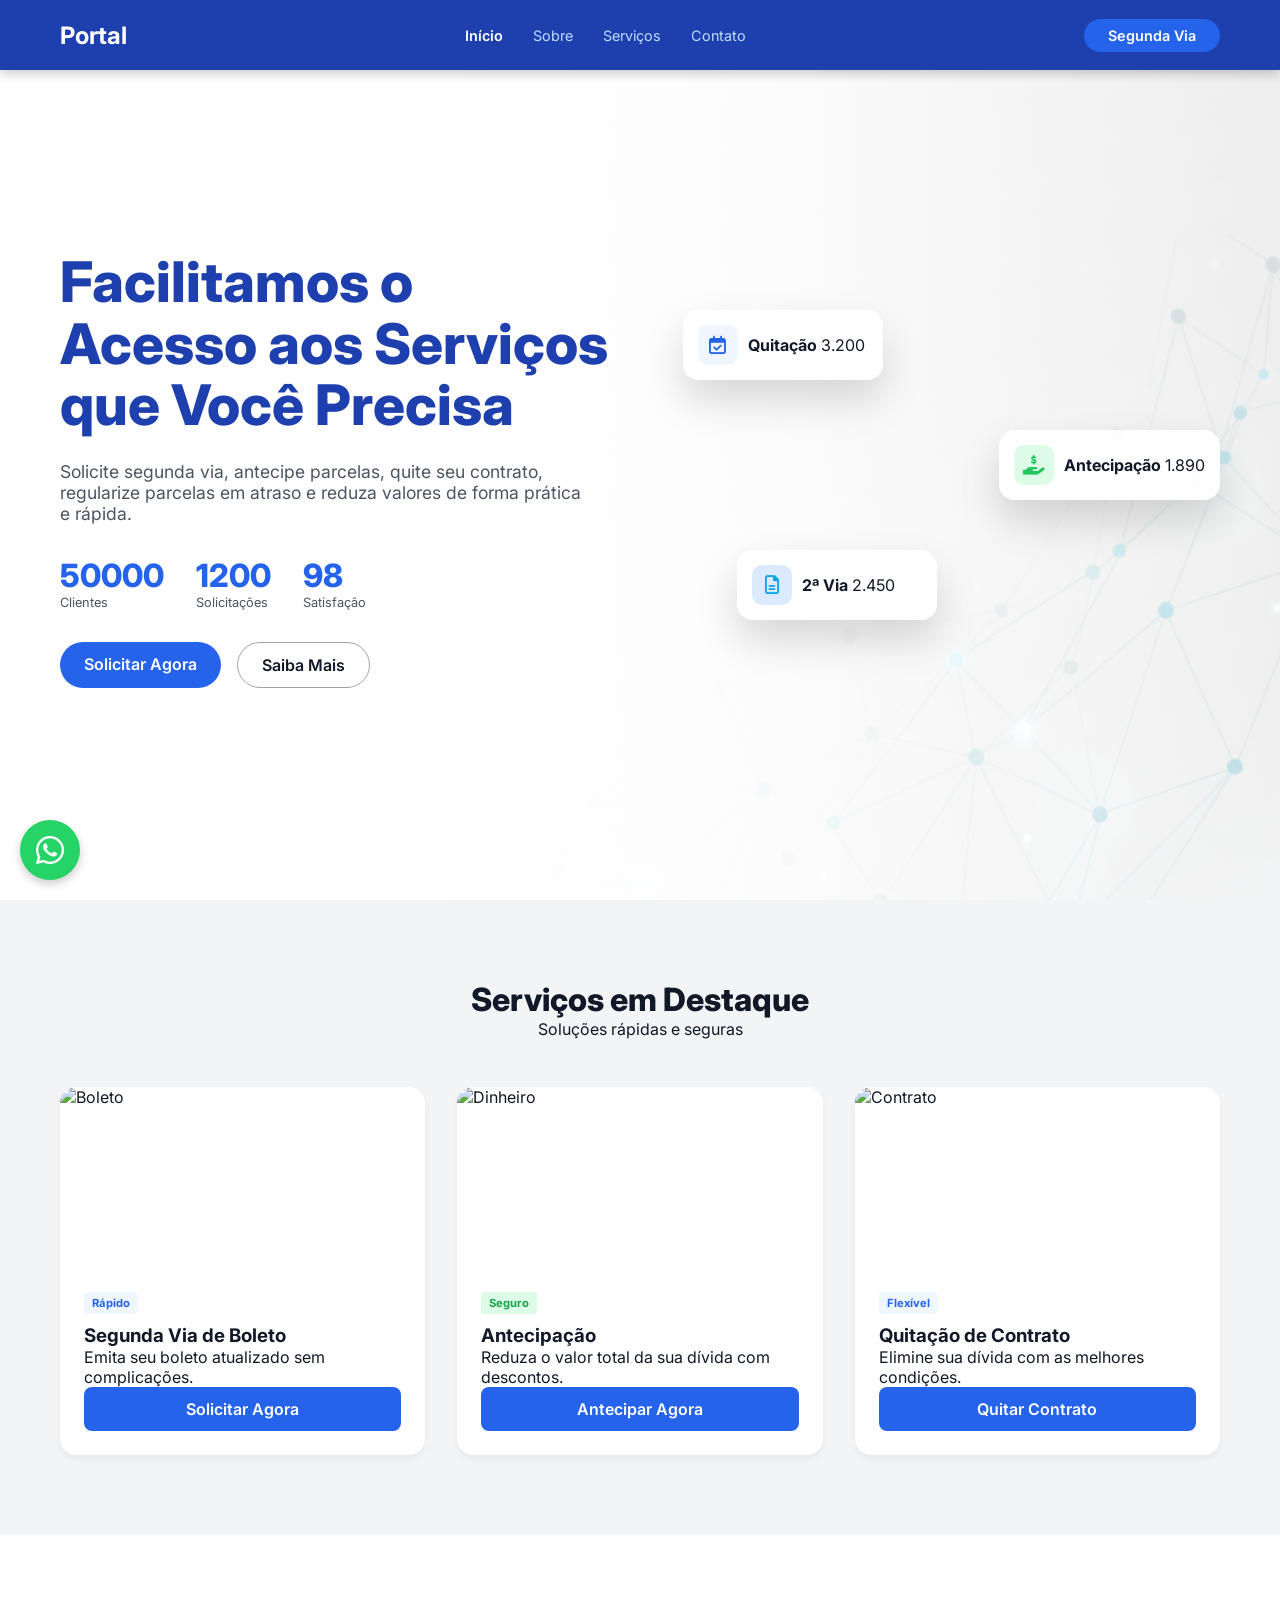
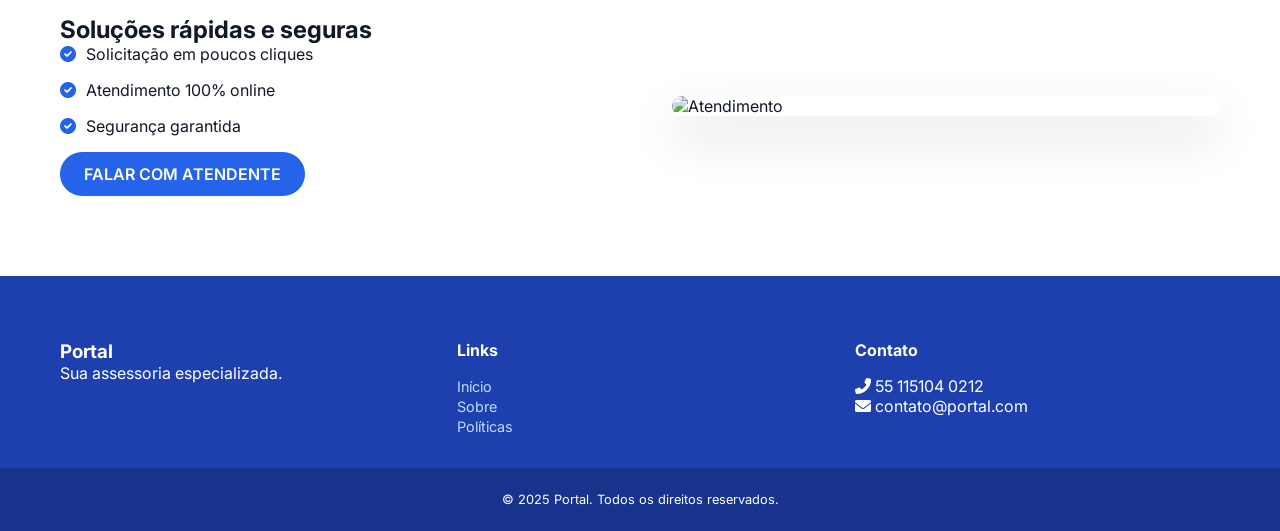
==== index.html @ 398c2d1a "Update index.html" ====
<!DOCTYPE html>
<html lang="pt-BR">
<head>
    <meta charset="UTF-8">
    <meta name="viewport" content="width=device-width, initial-scale=1.0">
    <title>Portal de Atendimento - Início</title>
    
    <link rel="preconnect" href="https://fonts.googleapis.com">
    <link rel="preconnect" href="https://fonts.gstatic.com" crossorigin>
    <link href="https://fonts.googleapis.com/css2?family=Inter:wght@300;400;600;700;800&display=swap" rel="stylesheet">
    <link href="https://cdnjs.cloudflare.com/ajax/libs/font-awesome/6.0.0/css/all.min.css" rel="stylesheet">
    
    <link rel="stylesheet" href="style.css">
</head>
<body>

    <nav class="navbar">
        <div class="container nav-container">
            <div class="logo">Portal</div>
            
            <div class="mobile-menu-icon">
                <i class="fas fa-bars"></i>
            </div>

            <ul class="nav-links">
                <li><a href="index.html" class="active">Início</a></li>
                <li><a href="sobre.html">Sobre</a></li>
                <li><a href="#servicos">Serviços</a></li>
                <li><a href="#contato">Contato</a></li>
                <li class="mobile-only-btn">
                    <a href="https://wa.me/551151040212" class="btn-nav-mobile">Segunda Via</a>
                </li>
            </ul>

            <a href="https://wa.me/5511988467934" class="btn-nav desktop-only">Segunda Via</a>
        </div>
    </nav>

    <header class="hero-section">
        <div class="container hero-grid">
            <div class="hero-text">
                <h1>Facilitamos o <br> Acesso aos Serviços <br> que Você Precisa</h1>
                <p>Solicite segunda via, antecipe parcelas, quite seu contrato, regularize parcelas em atraso e reduza valores de forma prática e rápida.</p>
                
                <div class="stats-row">
                    <div class="stat-item">
                        <span class="stat-number" data-target="50000">0</span>
                        <span class="stat-desc">Clientes</span>
                    </div>
                    <div class="stat-item">
                        <span class="stat-number" data-target="1200">0</span>
                        <span class="stat-desc">Solicitações</span>
                    </div>
                    <div class="stat-item">
                        <span class="stat-number" data-target="98" data-suffix="%">0</span>
                        <span class="stat-desc">Satisfação</span>
                    </div>
                </div>

                <div class="hero-buttons">
                    <a href="https://wa.me/5511988467934" class="btn-primary">Solicitar Agora</a>
                    <a href="sobre.html" class="btn-outline">Saiba Mais</a>
                </div>
            </div>

            <div class="hero-visual desktop-only">
                <div class="glass-card card-quitacao">
                    <div class="icon-box icon-blue-light"><i class="far fa-calendar-check"></i></div>
                    <div class="card-info">
                        <strong>Quitação</strong>
                        <span>3.200</span>
                    </div>
                </div>
                <div class="glass-card card-antecipacao">
                    <div class="icon-box icon-green"><i class="fas fa-hand-holding-usd"></i></div>
                    <div class="card-info">
                        <strong>Antecipação</strong>
                        <span>1.890</span>
                    </div>
                </div>
                <div class="glass-card card-segunda-via">
                    <div class="icon-box icon-blue"><i class="far fa-file-alt"></i></div>
                    <div class="card-info">
                        <strong>2ª Via</strong>
                        <span>2.450</span>
                    </div>
                </div>
            </div>
        </div>
    </header>

    <section id="servicos" class="section-services">
        <div class="container">
            <div class="section-header">
                <h2>Serviços em Destaque</h2>
                <p>Soluções rápidas e seguras</p>
            </div>

            <div class="cards-grid">
                <article class="service-card">
                    <div class="card-image">
                        <img src="https://lh3.googleusercontent.com/gg-dl/ABS2GSmBHqqmLIse1HebN75i8iFX4iua5MEDE7TodblvTczeH-063MsaQaUOER63a8-sAV5XgzpzPKd7BSP4GeMU__bLjNegcxcvUYrSwPbSMikAF2TSKcUF3Wy3F_WYDXC-OtQFOeFAs_duwEtm7V2od6rrRFhtPezNRb2JJ4DIvVDxopZ2kQ=s1024-rj" alt="Boleto">
                    </div>
                    <div class="card-body">
                        <div class="tags"><span class="tag tag-blue">Rápido</span></div>
                        <h3>Segunda Via de Boleto</h3>
                        <p>Emita seu boleto atualizado sem complicações.</p>
                        <a href="https://wa.me/55115123433" class="btn-full">Solicitar Agora</a>
                    </div>
                </article>
                <article class="service-card">
                    <div class="card-image">
                        <img src="https://images.unsplash.com/photo-1579621970563-ebec7560ff3e?ixlib=rb-1.2.1&auto=format&fit=crop&w=800&q=80" alt="Dinheiro">
                    </div>
                    <div class="card-body">
                        <div class="tags"><span class="tag tag-green">Seguro</span></div>
                        <h3>Antecipação</h3>
                        <p>Reduza o valor total da sua dívida com descontos.</p>
                        <a href="https://wa.me/55115123433" class="btn-full">Antecipar Agora</a>
                    </div>
                </article>
                <article class="service-card">
                    <div class="card-image">
                        <img src="https://images.unsplash.com/photo-1560518883-ce09059eeffa?ixlib=rb-1.2.1&auto=format&fit=crop&w=800&q=80" alt="Contrato">
                    </div>
                    <div class="card-body">
                        <div class="tags"><span class="tag tag-blue">Flexível</span></div>
                        <h3>Quitação de Contrato</h3>
                        <p>Elimine sua dívida com as melhores condições.</p>
                        <a href="https://wa.me/55115123433" class="btn-full">Quitar Contrato</a>
                    </div>
                </article>
            </div>
        </div>
    </section>

    <section id="sobre" class="section-benefits">
        <div class="container split-layout">
            <div class="text-column">
                <h2>Soluções rápidas e seguras</h2>
                <ul class="benefits-list">
                    <li><i class="fas fa-check-circle"></i> Solicitação em poucos cliques</li>
                    <li><i class="fas fa-check-circle"></i> Atendimento 100% online</li>
                    <li><i class="fas fa-check-circle"></i> Segurança garantida</li>
                </ul>
                <div class="benefits-buttons">
                    <a href="https://wa.me/55115123433" class="btn-primary">FALAR COM ATENDENTE</a>
                </div>
            </div>
            <div class="image-column">
                <div class="image-wrapper">
                    <img src="https://images.unsplash.com/photo-1556761175-5973dc0f32e7?ixlib=rb-4.0.3&auto=format&fit=crop&w=1000&q=80" alt="Atendimento">
                </div>
            </div>
        </div>
    </section>

    <footer id="contato">
        <div class="container footer-grid">
            <div class="footer-col">
                <h3>Portal</h3>
                <p>Sua assessoria especializada.</p>
            </div>
            <div class="footer-col">
                <h4>Links</h4>
                <ul>
                    <li><a href="index.html">Início</a></li>
                    <li><a href="sobre.html">Sobre</a></li>
                    <li><a href="politicas.html">Políticas</a></li>
                </ul>
            </div>
            <div class="footer-col">
                <h4>Contato</h4>
                <p><i class="fas fa-phone-alt"></i> 55 115104 0212</p>
                <p><i class="fas fa-envelope"></i> contato@portal.com</p>
            </div>
        </div>
        <div class="footer-bottom">
            <p>&copy; 2025 Portal. Todos os direitos reservados.</p>
        </div>
    </footer>

    <div class="whatsapp-widget">
        <a href="https://wa.me/55115123433" class="wa-btn">
            <i class="fab fa-whatsapp"></i>
        </a>
    </div>

    <script src="script.js"></script>
</body>

</html>
---- style.css ----
/* style.css - FINAL RESPONSIVO */

:root {
    --blue-nav: #1e40af;
    --blue-btn: #2563eb;
    --text-dark: #111827;
    --text-gray: #4b5563;
    --bg-light: #f3f4f6;
    --font-main: 'Inter', sans-serif;
}

* { margin: 0; padding: 0; box-sizing: border-box; }

body { font-family: var(--font-main); color: var(--text-dark); background-color: #fff; overflow-x: hidden; }
a { text-decoration: none; }
ul { list-style: none; }
img { max-width: 100%; display: block; }
.container { max-width: 1200px; margin: 0 auto; padding: 0 20px; }

/* --- NAVBAR --- */
.navbar {
    background-color: var(--blue-nav);
    height: 70px;
    display: flex; align-items: center;
    position: fixed; top: 0; left: 0; width: 100%; z-index: 1000;
    box-shadow: 0 4px 10px rgba(0,0,0,0.2);
}
.nav-container { display: flex; justify-content: space-between; align-items: center; width: 100%; }
.logo { font-size: 1.5rem; font-weight: 700; color: white; }

/* Links Desktop */
.nav-links { display: flex; gap: 30px; }
.nav-links a { color: #bfdbfe; font-size: 0.9rem; transition: 0.3s; }
.nav-links a:hover, .nav-links a.active { color: white; font-weight: 600; }

.btn-nav { background-color: var(--blue-btn); color: white; padding: 8px 24px; border-radius: 50px; font-size: 0.9rem; font-weight: 600; }
.mobile-menu-icon { display: none; color: white; font-size: 1.5rem; cursor: pointer; }
.mobile-only-btn { display: none; }

/* --- HERO --- */
.hero-section {
    position: relative;
    padding-top: 120px; padding-bottom: 80px;
    min-height: 100vh; display: flex; align-items: center;
    background-image: url('/img/m1.png');
    background-size: cover; background-position: center; background-attachment: fixed;
}
.hero-section::before {
    content: ''; position: absolute; top: 0; left: 0; width: 100%; height: 100%;
    background: linear-gradient(90deg, rgba(255,255,255,1) 35%, rgba(255,255,255,0.9) 60%, rgba(255,255,255,0.4) 100%);
    z-index: 1;
}
.hero-grid { position: relative; z-index: 2; display: grid; grid-template-columns: 1.1fr 1fr; gap: 2rem; align-items: center; }

.hero-text h1 { font-size: 3.5rem; line-height: 1.1; font-weight: 800; margin-bottom: 1.5rem; color: var(--blue-nav); }
.hero-text p { font-size: 1.1rem; color: var(--text-gray); margin-bottom: 2rem; max-width: 90%; }
.stats-row { display: flex; gap: 2rem; margin-bottom: 2rem; }
.stat-item { display: flex; flex-direction: column; }
.stat-number { font-size: 2rem; font-weight: 800; color: var(--blue-btn); }
.stat-desc { font-size: 0.8rem; color: var(--text-gray); }

.hero-buttons { display: flex; gap: 1rem; }
.btn-primary, .btn-outline, .btn-full {
    padding: 12px 24px; border-radius: 50px; font-weight: 600; text-align: center; display: inline-block; transition: 0.3s;
}
.btn-primary { background-color: var(--blue-btn); color: white; }
.btn-outline { border: 1px solid #9ca3af; color: var(--text-dark); }
.btn-full { width: 100%; border-radius: 8px; background-color: var(--blue-btn); color: white; }

/* Hero Visual (Cards Flutuantes) */
.hero-visual { position: relative; height: 400px; }
.glass-card {
    position: absolute; background: rgba(255, 255, 255, 0.9); padding: 15px; border-radius: 16px;
    box-shadow: 0 20px 40px rgba(0,0,0,0.15); display: flex; align-items: center; gap: 10px; min-width: 200px;
    animation: float 6s ease-in-out infinite;
}
.icon-box { width: 40px; height: 40px; border-radius: 10px; display: flex; align-items: center; justify-content: center; font-size: 1.2rem; }
.icon-blue-light { background: #eff6ff; color: var(--blue-btn); }
.icon-blue { background: #dbeafe; color: #0ea5e9; }
.icon-green { background: #dcfce7; color: #22c55e; }
.card-quitacao { top: 10%; left: 0; animation-delay: 0s; }
.card-antecipacao { top: 40%; right: 0; animation-delay: 1.5s; }
.card-segunda-via { top: 70%; left: 10%; animation-delay: 3s; }
@keyframes float { 0%, 100% { transform: translateY(0); } 50% { transform: translateY(-15px); } }

/* Serviços */
.section-services { padding: 80px 0; background-color: var(--bg-light); position: relative; z-index: 2; }
.section-header { text-align: center; margin-bottom: 3rem; }
.section-header h2 { font-size: 2rem; font-weight: 800; color: var(--text-dark); }
.cards-grid { display: grid; grid-template-columns: repeat(auto-fit, minmax(300px, 1fr)); gap: 2rem; }
.service-card { background: white; border-radius: 16px; overflow: hidden; box-shadow: 0 4px 6px rgba(0,0,0,0.05); }
.card-image img { width: 100%; height: 180px; object-fit: cover; }
.card-body { padding: 1.5rem; }
.tags { margin-bottom: 10px; }
.tag { font-size: 0.7rem; padding: 4px 8px; border-radius: 4px; font-weight: 700; margin-right: 5px; display: inline-block; background: #e5e7eb; color: var(--text-gray); }
.tag-blue { background: #eff6ff; color: var(--blue-btn); }
.tag-green { background: #dcfce7; color: #16a34a; }

/* Benefícios */
.section-benefits { padding: 80px 0; background-color: #fff; position: relative; z-index: 2; }
.split-layout { display: grid; grid-template-columns: 1fr 1fr; gap: 4rem; align-items: center; }
.benefits-list li { margin-bottom: 1rem; display: flex; gap: 10px; align-items: center; }
.benefits-list i { color: var(--blue-btn); }
.image-wrapper { border-radius: 24px; overflow: hidden; box-shadow: 0 20px 50px rgba(0,0,0,0.15); }

/* Footer */
footer { background-color: var(--blue-nav); color: white; padding-top: 4rem; position: relative; z-index: 2; }
.footer-grid { display: grid; grid-template-columns: repeat(auto-fit, minmax(200px, 1fr)); gap: 2rem; padding-bottom: 2rem; }
.footer-col h4 { margin-bottom: 1rem; }
.footer-col ul li a { color: #bfdbfe; font-size: 0.9rem; }
.footer-bottom { background-color: rgba(0,0,0,0.2); text-align: center; padding: 1.5rem; font-size: 0.8rem; }

/* WhatsApp */
.whatsapp-widget { position: fixed; bottom: 20px; left: 20px; z-index: 2000; }
.wa-btn { width: 60px; height: 60px; background: #25D366; border-radius: 50%; display: flex; align-items: center; justify-content: center; color: white; font-size: 2rem; box-shadow: 0 4px 10px rgba(0,0,0,0.2); }

/* =========================================
   RESPONSIVIDADE (MOBILE) - A MÁGICA AQUI
   ========================================= */
@media (max-width: 900px) {
    /* Menu Mobile */
    .mobile-menu-icon { display: block; }
    .desktop-only { display: none; }
    
    .nav-links {
        position: absolute;
        top: 70px; left: 0; width: 100%;
        background-color: var(--blue-nav);
        flex-direction: column;
        align-items: center;
        gap: 0;
        max-height: 0;
        overflow: hidden;
        transition: 0.3s ease-in-out;
        box-shadow: 0 10px 10px rgba(0,0,0,0.1);
    }
    /* Quando o JS adicionar a classe 'active', o menu abre */
    .nav-links.active { max-height: 400px; padding: 20px 0; }
    
    .nav-links li { width: 100%; text-align: center; }
    .nav-links a { display: block; padding: 15px; color: white; font-size: 1.1rem; border-bottom: 1px solid rgba(255,255,255,0.1); }
    .mobile-only-btn { display: block; margin-top: 10px; }
    .btn-nav-mobile { background-color: var(--blue-btn); color: white; padding: 10px 30px; border-radius: 50px; display: inline-block; }

    /* Hero Mobile */
    .hero-section { 
        padding-top: 100px; 
        padding-bottom: 40px; 
        background-image: none; /* Tira a imagem pesada */
        background-color: #f8fafc; /* Fundo claro */
        text-align: center; /* Centraliza tudo */
    }
    .hero-section::before { display: none; } /* Tira a máscara */
    
    .hero-grid { grid-template-columns: 1fr; gap: 2rem; }
    
    .hero-text { align-items: center; text-align: center; }
    .hero-text h1 { font-size: 2.2rem; color: var(--text-dark); } /* Fonte menor */
    .hero-text p { margin: 0 auto 2rem auto; font-size: 1rem; }
    
    .stats-row { justify-content: center; gap: 1.5rem; }
    .stat-number { font-size: 1.5rem; }
    
    .hero-buttons { justify-content: center; flex-direction: column; width: 100%; gap: 10px; }
    .btn-primary, .btn-outline { width: 100%; }

    /* Esconde os cards flutuantes no mobile para limpar a tela */
    .hero-visual.desktop-only { display: none; }

    /* Serviços e Benefícios Mobile */
    .section-header h2 { font-size: 1.8rem; }
    .split-layout { grid-template-columns: 1fr; text-align: center; }
    .benefits-list li { justify-content: center; }
    .benefits-buttons { justify-content: center; flex-direction: column; }
    .footer-grid { text-align: center; }
    .footer-col h3, .footer-col h4 { justify-content: center; }
    .socials { justify-content: center; }
}
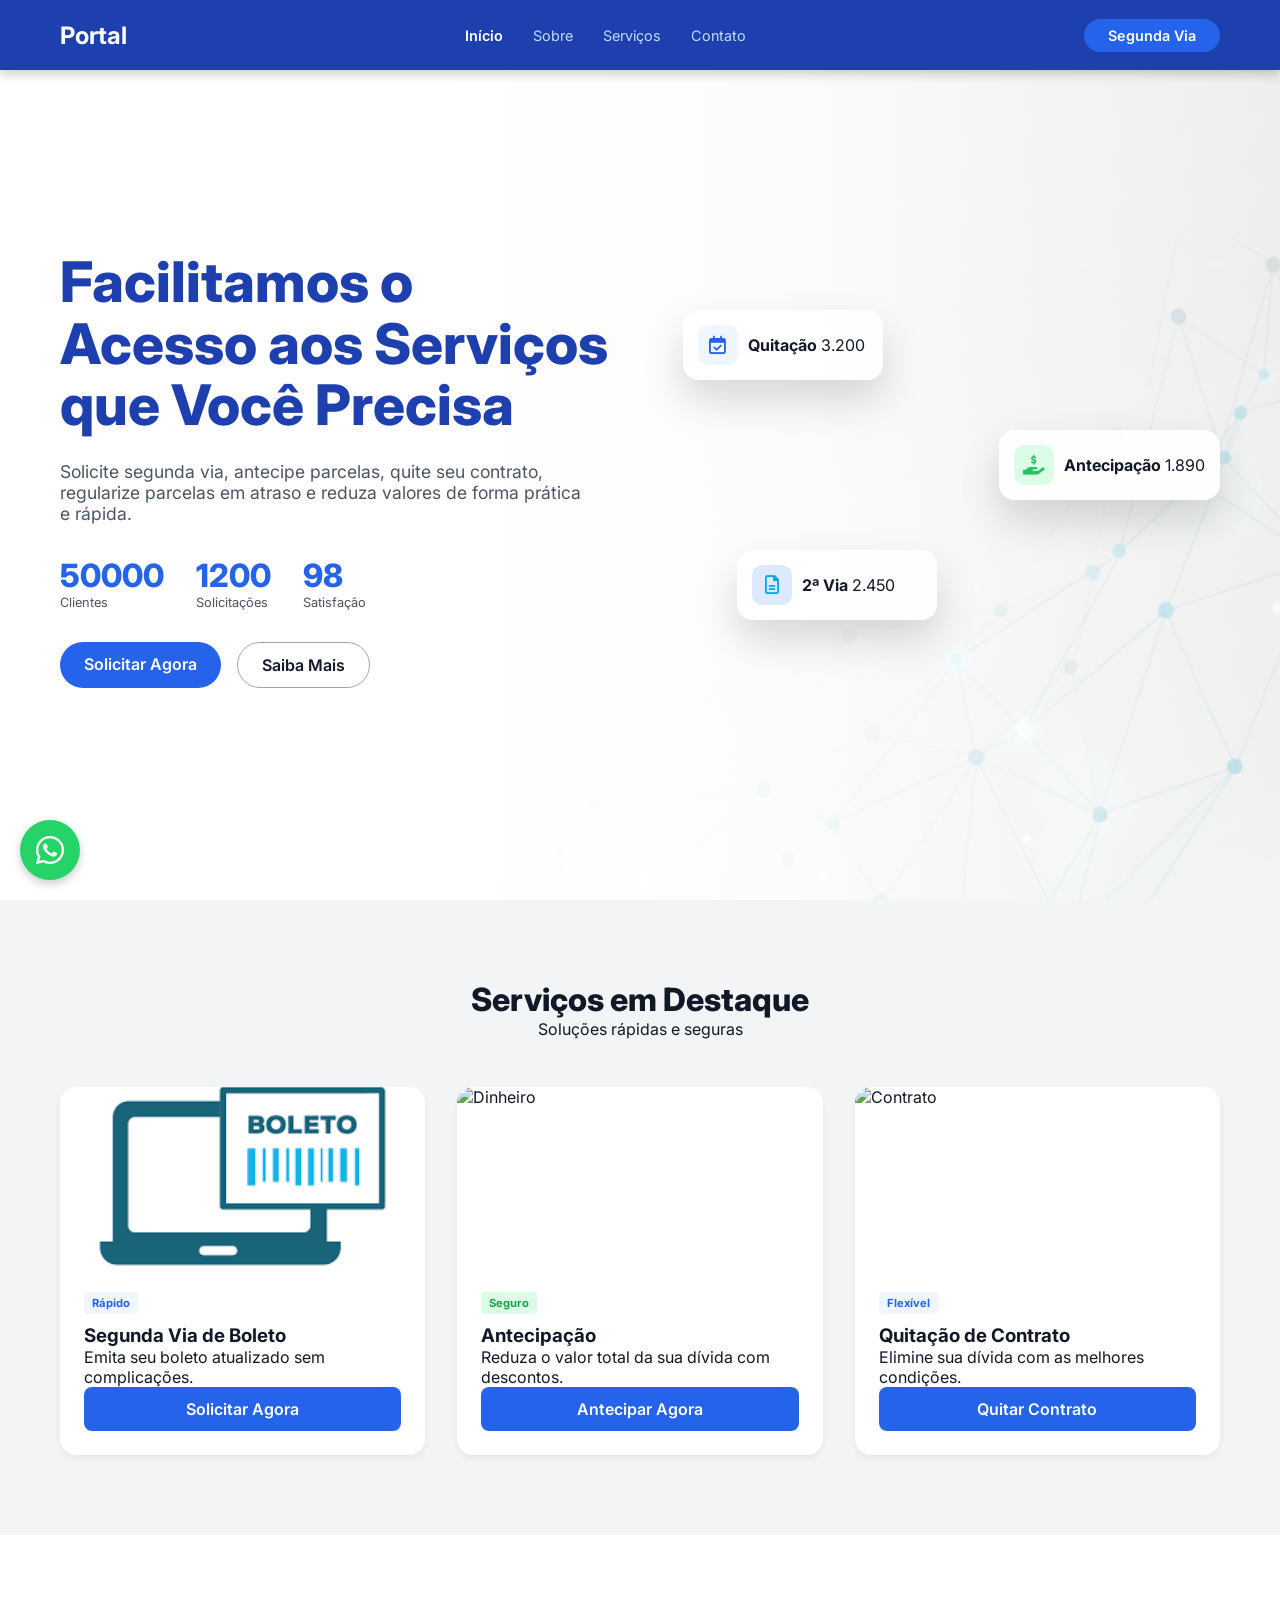
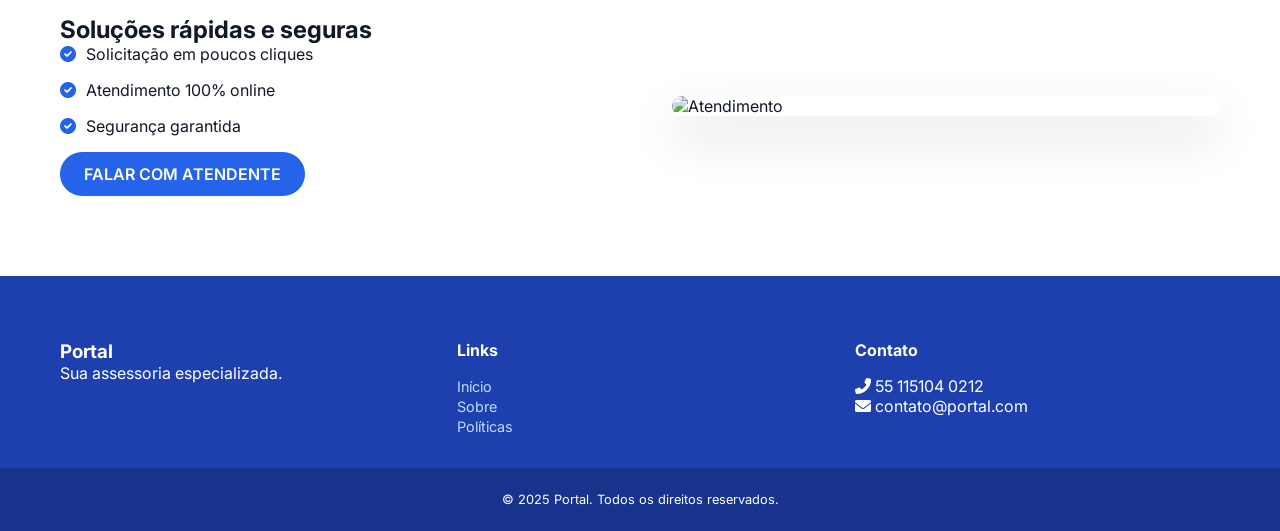
==== commit f0a557e9: "Update index.html" ====
--- a/index.html
+++ b/index.html
@@ -99,7 +99,7 @@
             <div class="cards-grid">
                 <article class="service-card">
                     <div class="card-image">
-                        <img src="https://lh3.googleusercontent.com/gg-dl/ABS2GSmBHqqmLIse1HebN75i8iFX4iua5MEDE7TodblvTczeH-063MsaQaUOER63a8-sAV5XgzpzPKd7BSP4GeMU__bLjNegcxcvUYrSwPbSMikAF2TSKcUF3Wy3F_WYDXC-OtQFOeFAs_duwEtm7V2od6rrRFhtPezNRb2JJ4DIvVDxopZ2kQ=s1024-rj" alt="Boleto">
+                        <img src="[data-uri]" alt="Boleto">
                     </div>
                     <div class="card-body">
                         <div class="tags"><span class="tag tag-blue">Rápido</span></div>
@@ -192,3 +192,4 @@
 </html>
 
 
+
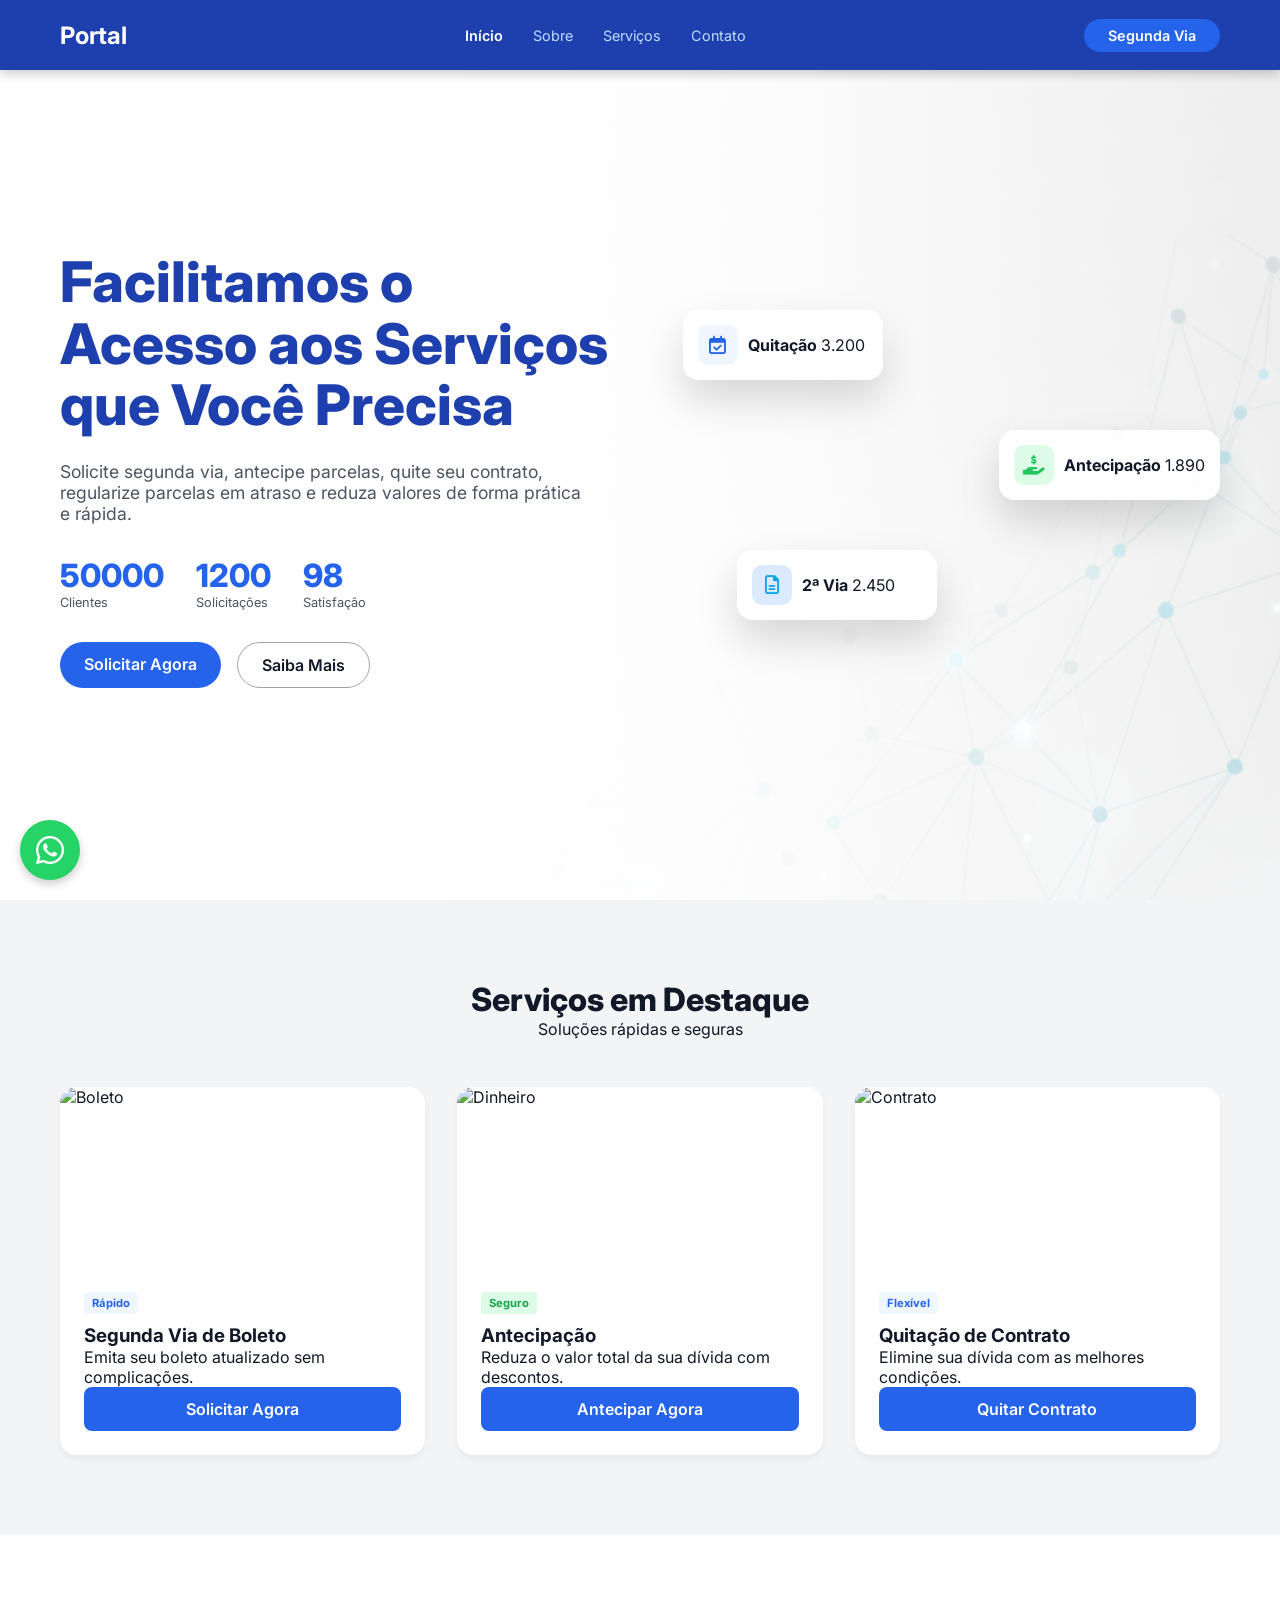
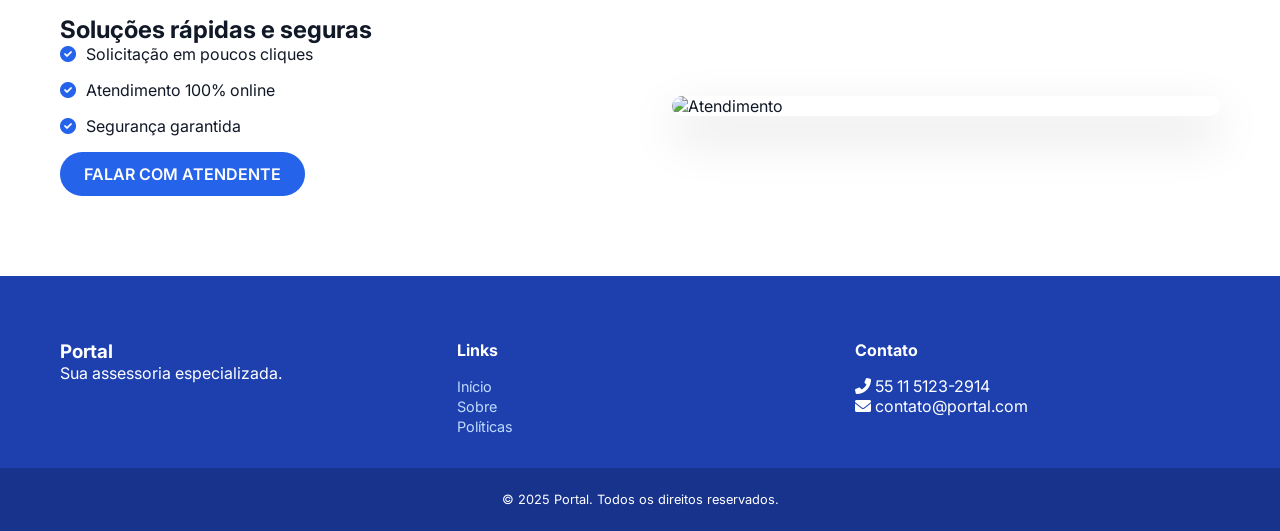
==== commit 15f67771: "Update index.html" ====
--- a/index.html
+++ b/index.html
@@ -28,11 +28,11 @@
                 <li><a href="#servicos">Serviços</a></li>
                 <li><a href="#contato">Contato</a></li>
                 <li class="mobile-only-btn">
-                    <a href="https://wa.me/551151040212" class="btn-nav-mobile">Segunda Via</a>
+                    <a href="https://wa.me/551151232914" class="btn-nav-mobile">Segunda Via</a>
                 </li>
             </ul>
 
-            <a href="https://wa.me/5511988467934" class="btn-nav desktop-only">Segunda Via</a>
+            <a href="https://wa.me/551151232914" class="btn-nav desktop-only">Segunda Via</a>
         </div>
     </nav>
 
@@ -58,7 +58,7 @@
                 </div>
 
                 <div class="hero-buttons">
-                    <a href="https://wa.me/5511988467934" class="btn-primary">Solicitar Agora</a>
+                    <a href="https://wa.me/551151232914" class="btn-primary">Solicitar Agora</a>
                     <a href="sobre.html" class="btn-outline">Saiba Mais</a>
                 </div>
             </div>
@@ -99,13 +99,13 @@
             <div class="cards-grid">
                 <article class="service-card">
                     <div class="card-image">
-                        <img src="[data-uri]" alt="Boleto">
+                        <img src="blob:https://web.whatsapp.com/c124fbb7-764d-4e32-857c-57714d3d52e3" alt="Boleto">
                     </div>
                     <div class="card-body">
                         <div class="tags"><span class="tag tag-blue">Rápido</span></div>
                         <h3>Segunda Via de Boleto</h3>
                         <p>Emita seu boleto atualizado sem complicações.</p>
-                        <a href="https://wa.me/55115123433" class="btn-full">Solicitar Agora</a>
+                        <a href="https://wa.me/551151232914" class="btn-full">Solicitar Agora</a>
                     </div>
                 </article>
                 <article class="service-card">
@@ -116,7 +116,7 @@
                         <div class="tags"><span class="tag tag-green">Seguro</span></div>
                         <h3>Antecipação</h3>
                         <p>Reduza o valor total da sua dívida com descontos.</p>
-                        <a href="https://wa.me/55115123433" class="btn-full">Antecipar Agora</a>
+                        <a href="https://wa.me/551151232914" class="btn-full">Antecipar Agora</a>
                     </div>
                 </article>
                 <article class="service-card">
@@ -127,7 +127,7 @@
                         <div class="tags"><span class="tag tag-blue">Flexível</span></div>
                         <h3>Quitação de Contrato</h3>
                         <p>Elimine sua dívida com as melhores condições.</p>
-                        <a href="https://wa.me/55115123433" class="btn-full">Quitar Contrato</a>
+                        <a href="https://wa.me/551151232914" class="btn-full">Quitar Contrato</a>
                     </div>
                 </article>
             </div>
@@ -144,7 +144,7 @@
                     <li><i class="fas fa-check-circle"></i> Segurança garantida</li>
                 </ul>
                 <div class="benefits-buttons">
-                    <a href="https://wa.me/55115123433" class="btn-primary">FALAR COM ATENDENTE</a>
+                    <a href="https://wa.me/551151232914" class="btn-primary">FALAR COM ATENDENTE</a>
                 </div>
             </div>
             <div class="image-column">
@@ -171,7 +171,7 @@
             </div>
             <div class="footer-col">
                 <h4>Contato</h4>
-                <p><i class="fas fa-phone-alt"></i> 55 115104 0212</p>
+                <p><i class="fas fa-phone-alt"></i> 55 11 5123-2914</p>
                 <p><i class="fas fa-envelope"></i> contato@portal.com</p>
             </div>
         </div>
@@ -181,7 +181,7 @@
     </footer>
 
     <div class="whatsapp-widget">
-        <a href="https://wa.me/55115123433" class="wa-btn">
+        <a href="https://wa.me/551151232914" class="wa-btn">
             <i class="fab fa-whatsapp"></i>
         </a>
     </div>
@@ -193,3 +193,5 @@
 
 
 
+
+
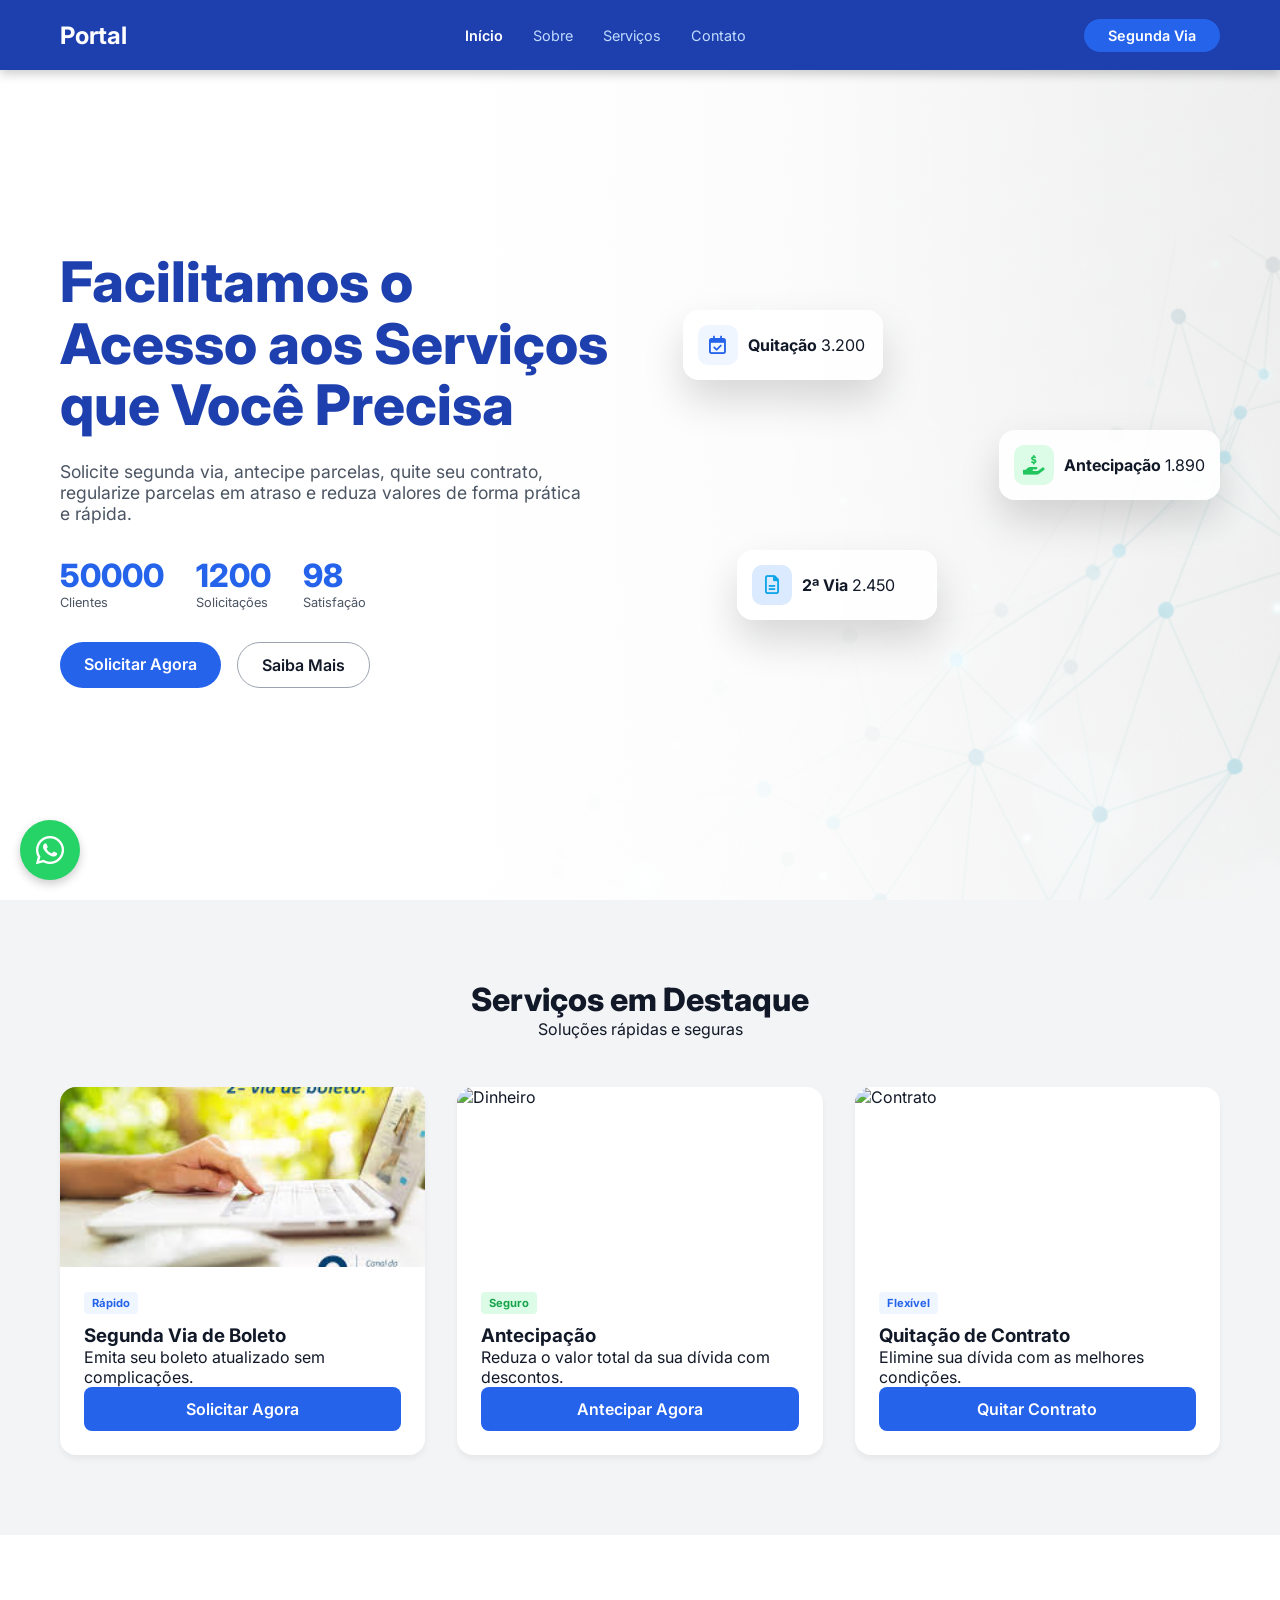
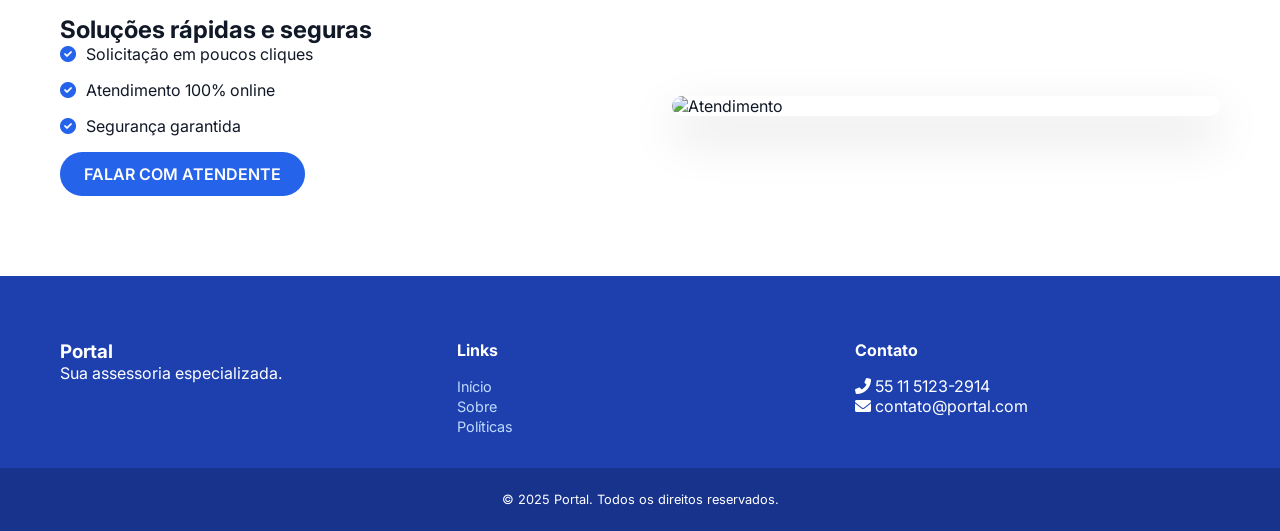
==== commit ec194d78: "Update index.html" ====
--- a/index.html
+++ b/index.html
@@ -99,7 +99,7 @@
             <div class="cards-grid">
                 <article class="service-card">
                     <div class="card-image">
-                        <img src="blob:https://web.whatsapp.com/c124fbb7-764d-4e32-857c-57714d3d52e3" alt="Boleto">
+                        <img src="[data-uri]" alt="Boleto">
                     </div>
                     <div class="card-body">
                         <div class="tags"><span class="tag tag-blue">Rápido</span></div>
@@ -195,3 +195,5 @@
 
 
 
+
+
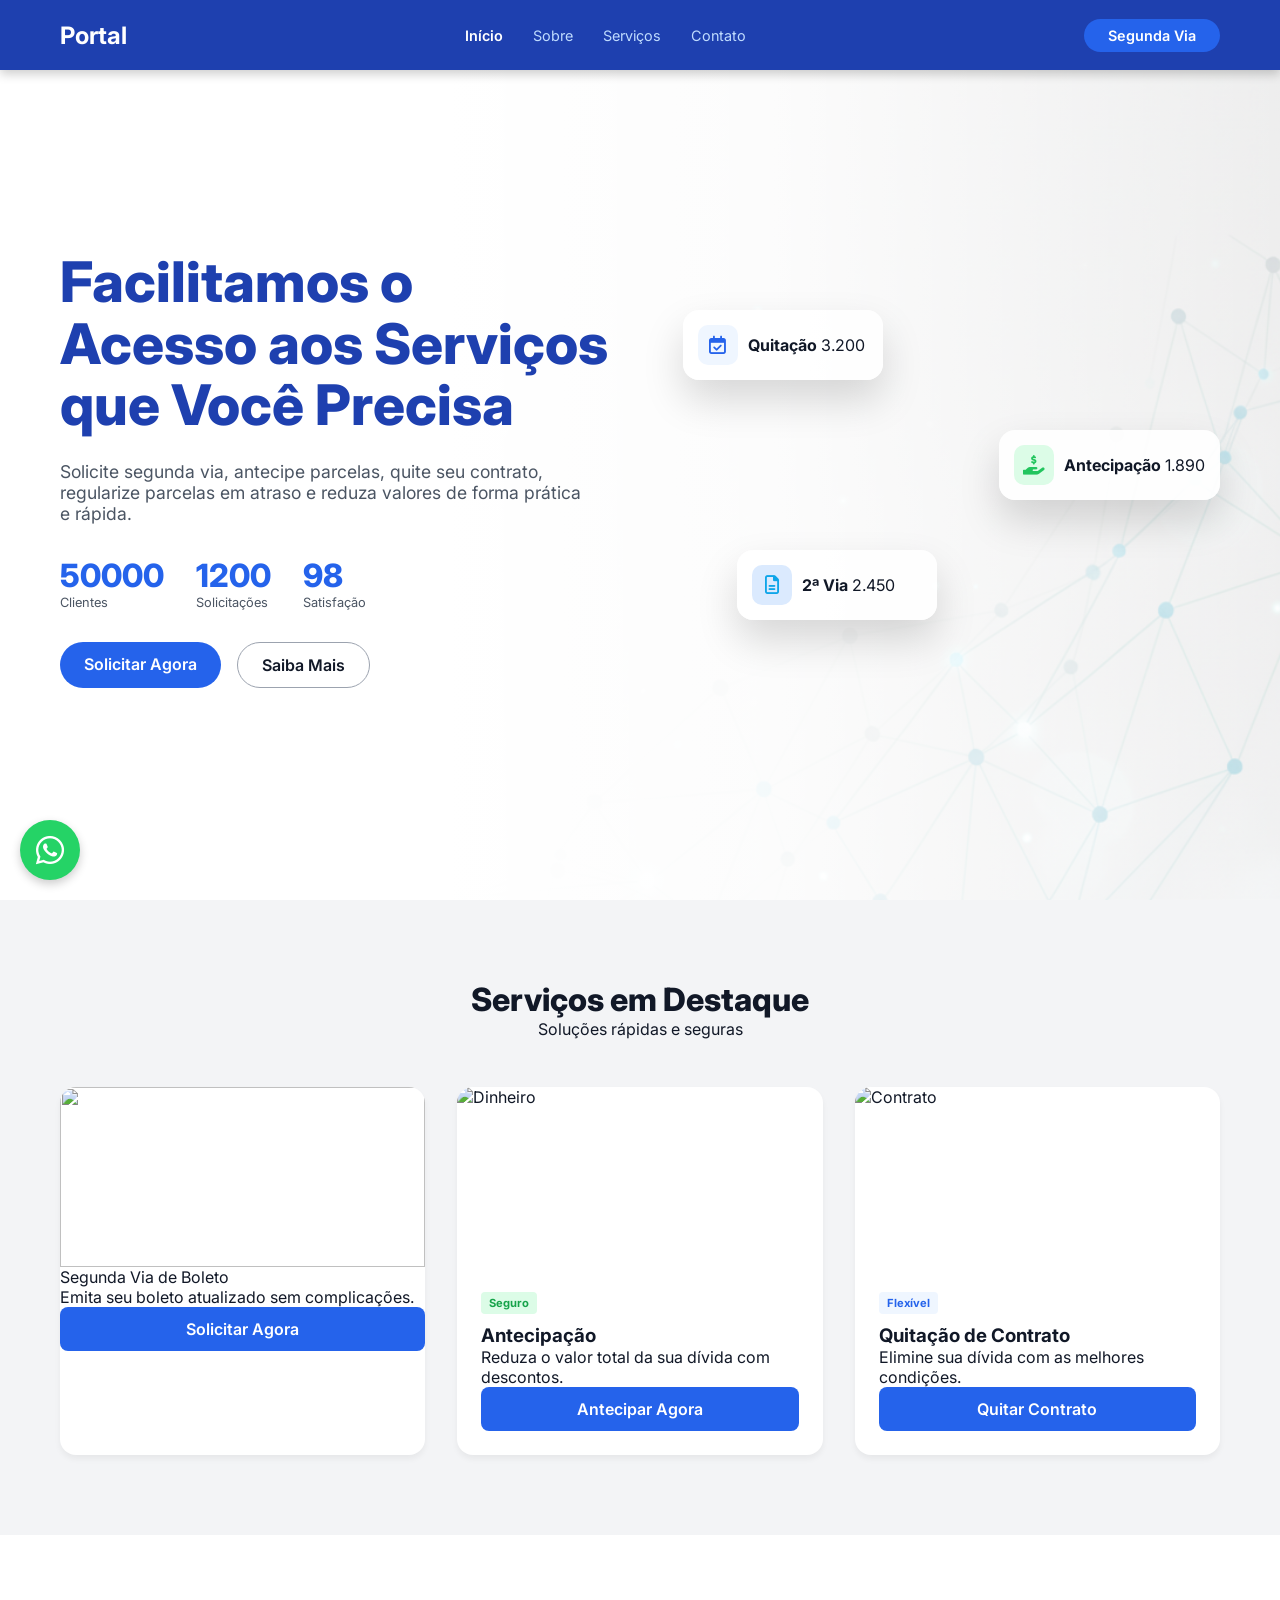
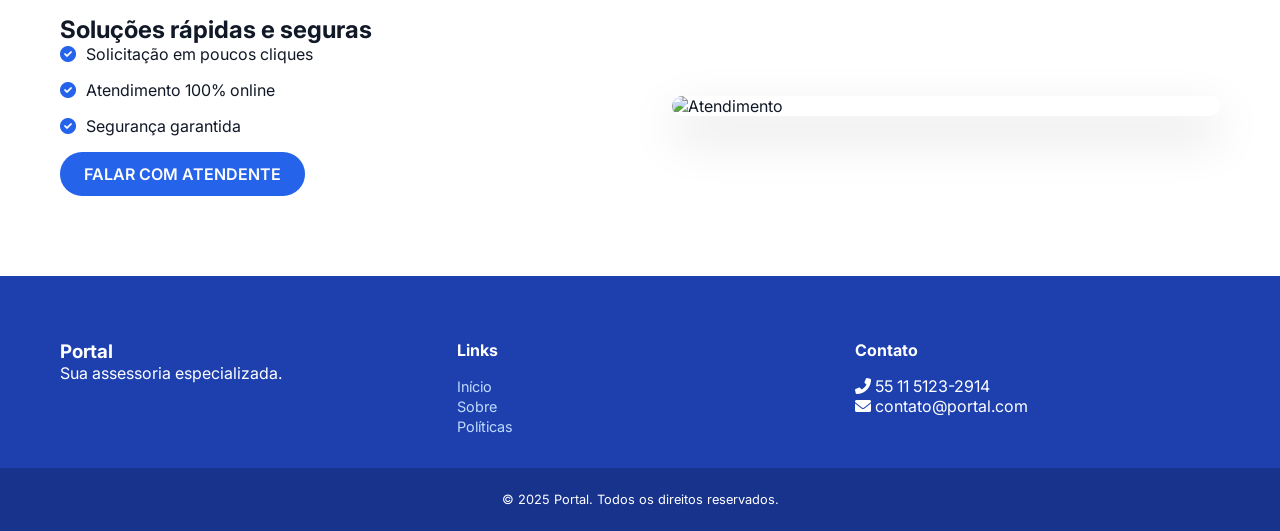
==== commit e91d3324: "Update index.html" ====
--- a/index.html
+++ b/index.html
@@ -99,10 +99,7 @@
             <div class="cards-grid">
                 <article class="service-card">
                     <div class="card-image">
-                        <img src="[data-uri]" alt="Boleto">
-                    </div>
-                    <div class="card-body">
-                        <div class="tags"><span class="tag tag-blue">Rápido</span></div>
+                        <img src="https://www.qualicorp.com.br/wp-content/uploads/migration/2023/11/262_RLC_1200x580_atendimento-1-1024x495.png"
                         <h3>Segunda Via de Boleto</h3>
                         <p>Emita seu boleto atualizado sem complicações.</p>
                         <a href="https://wa.me/551151232914" class="btn-full">Solicitar Agora</a>
@@ -197,3 +194,4 @@
 
 
 
+
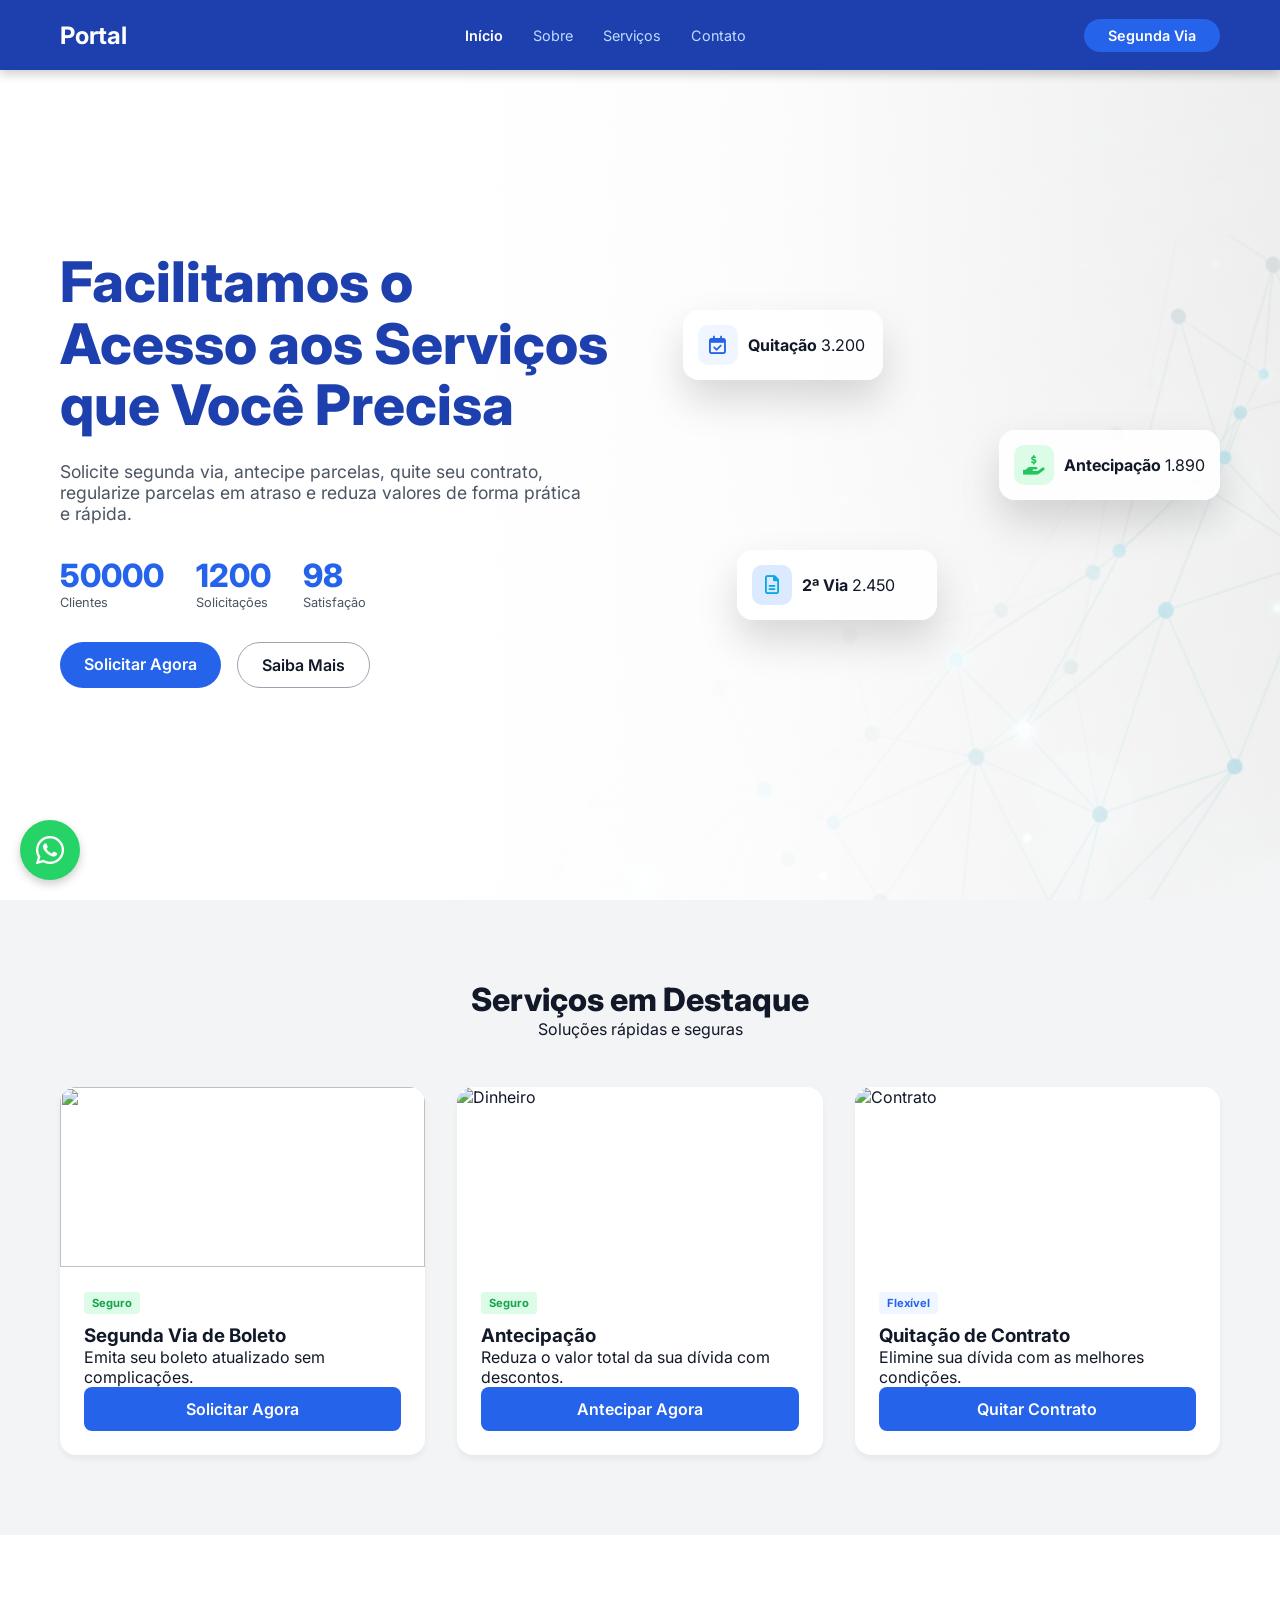
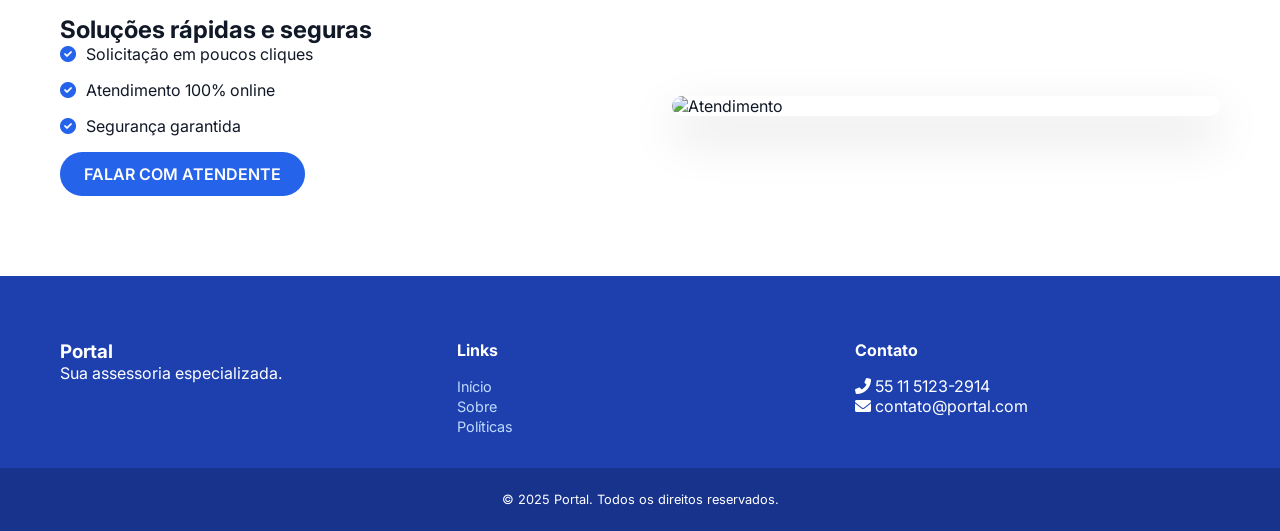
==== commit 1d721334: "Update index.html" ====
--- a/index.html
+++ b/index.html
@@ -100,6 +100,9 @@
                 <article class="service-card">
                     <div class="card-image">
                         <img src="https://www.qualicorp.com.br/wp-content/uploads/migration/2023/11/262_RLC_1200x580_atendimento-1-1024x495.png"
+                            </div>
+                    <div class="card-body">
+                        <div class="tags"><span class="tag tag-green">Seguro</span></div>
                         <h3>Segunda Via de Boleto</h3>
                         <p>Emita seu boleto atualizado sem complicações.</p>
                         <a href="https://wa.me/551151232914" class="btn-full">Solicitar Agora</a>
@@ -195,3 +198,4 @@
 
 
 
+
